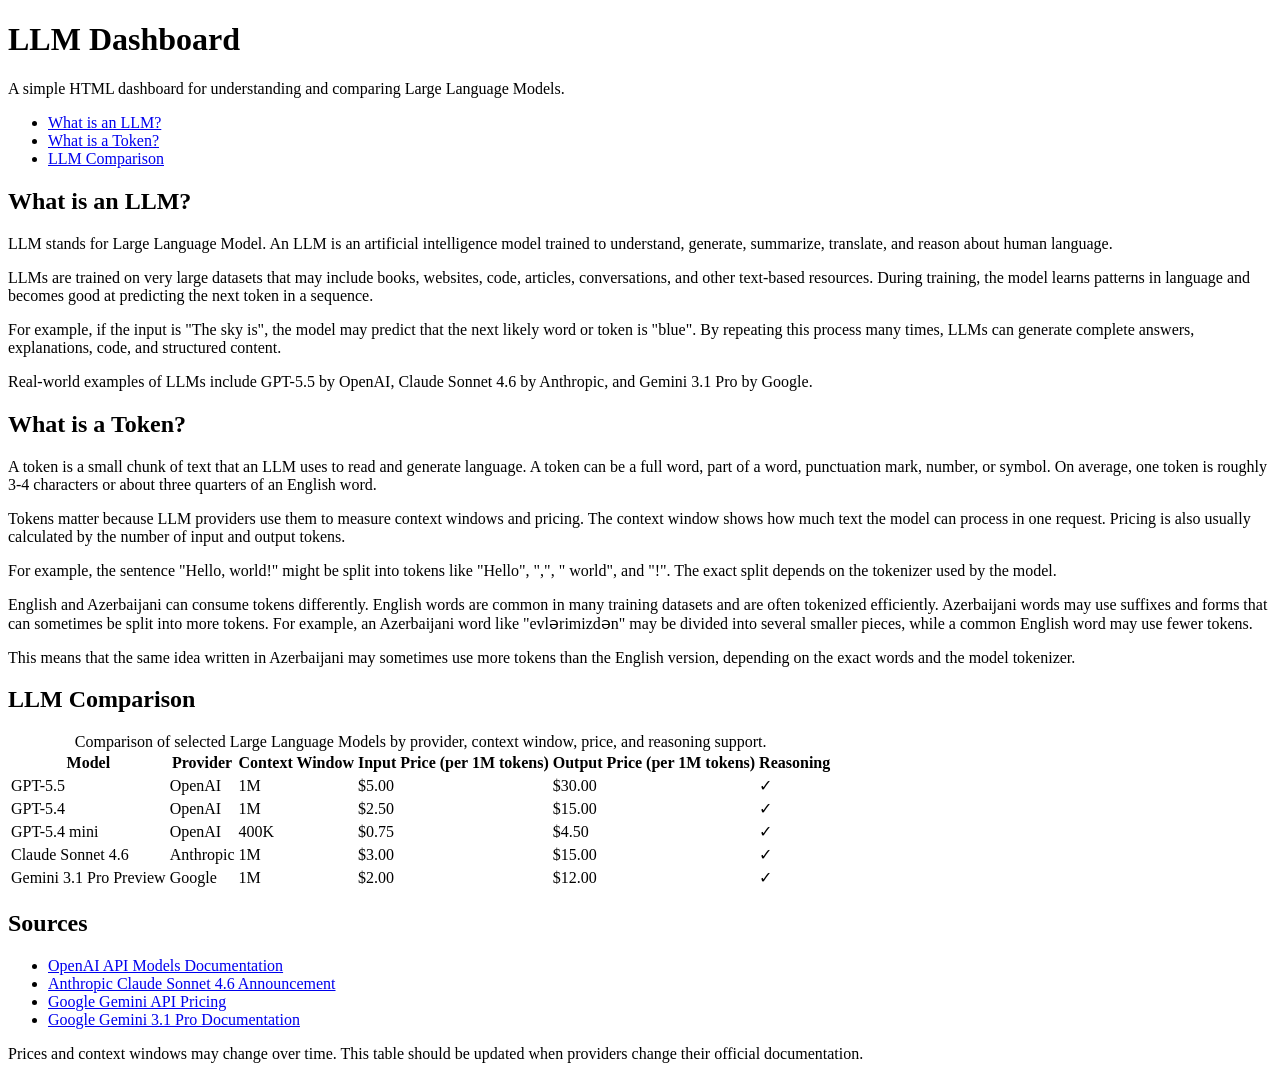
==== index.html @ 4f993fd7 "Lab Completed: LLM DashBoard 01" ====
<!DOCTYPE html>
<html lang="en">
<head>
  <meta charset="UTF-8">
  <meta name="viewport" content="width=device-width, initial-scale=1.0">
  <title>LLM Dashboard</title>
</head>
<body>

  <header>
    <h1>LLM Dashboard</h1>
    <p>A simple HTML dashboard for understanding and comparing Large Language Models.</p>
  </header>

  <nav>
    <ul>
      <li><a href="#what-is-llm">What is an LLM?</a></li>
      <li><a href="#what-is-token">What is a Token?</a></li>
      <li><a href="#comparison">LLM Comparison</a></li>
    </ul>
  </nav>

  <main>

    <section id="what-is-llm">
      <h2>What is an LLM?</h2>

      <p>
        LLM stands for Large Language Model. An LLM is an artificial intelligence model
        trained to understand, generate, summarize, translate, and reason about human language.
      </p>

      <p>
        LLMs are trained on very large datasets that may include books, websites, code,
        articles, conversations, and other text-based resources. During training, the model
        learns patterns in language and becomes good at predicting the next token in a sequence.
      </p>

      <p>
        For example, if the input is "The sky is", the model may predict that the next likely
        word or token is "blue". By repeating this process many times, LLMs can generate
        complete answers, explanations, code, and structured content.
      </p>

      <p>
        Real-world examples of LLMs include GPT-5.5 by OpenAI, Claude Sonnet 4.6 by Anthropic,
        and Gemini 3.1 Pro by Google.
      </p>
    </section>

    <section id="what-is-token">
      <h2>What is a Token?</h2>

      <p>
        A token is a small chunk of text that an LLM uses to read and generate language.
        A token can be a full word, part of a word, punctuation mark, number, or symbol.
        On average, one token is roughly 3-4 characters or about three quarters of an English word.
      </p>

      <p>
        Tokens matter because LLM providers use them to measure context windows and pricing.
        The context window shows how much text the model can process in one request.
        Pricing is also usually calculated by the number of input and output tokens.
      </p>

      <p>
        For example, the sentence "Hello, world!" might be split into tokens like
        "Hello", ",", " world", and "!". The exact split depends on the tokenizer used
        by the model.
      </p>

      <p>
        English and Azerbaijani can consume tokens differently. English words are common in
        many training datasets and are often tokenized efficiently. Azerbaijani words may use
        suffixes and forms that can sometimes be split into more tokens. For example, an
        Azerbaijani word like "evlərimizdən" may be divided into several smaller pieces,
        while a common English word may use fewer tokens.
      </p>

      <p>
        This means that the same idea written in Azerbaijani may sometimes use more tokens
        than the English version, depending on the exact words and the model tokenizer.
      </p>
    </section>

    <section id="comparison">
      <h2>LLM Comparison</h2>

      <table>
        <caption>
          Comparison of selected Large Language Models by provider, context window, price, and reasoning support.
        </caption>

        <thead>
          <tr>
            <th>Model</th>
            <th>Provider</th>
            <th>Context Window</th>
            <th>Input Price (per 1M tokens)</th>
            <th>Output Price (per 1M tokens)</th>
            <th>Reasoning</th>
          </tr>
        </thead>

        <tbody>
          <tr>
            <td>GPT-5.5</td>
            <td>OpenAI</td>
            <td>1M</td>
            <td>$5.00</td>
            <td>$30.00</td>
            <td>✓</td>
          </tr>

          <tr>
            <td>GPT-5.4</td>
            <td>OpenAI</td>
            <td>1M</td>
            <td>$2.50</td>
            <td>$15.00</td>
            <td>✓</td>
          </tr>

          <tr>
            <td>GPT-5.4 mini</td>
            <td>OpenAI</td>
            <td>400K</td>
            <td>$0.75</td>
            <td>$4.50</td>
            <td>✓</td>
          </tr>

          <tr>
            <td>Claude Sonnet 4.6</td>
            <td>Anthropic</td>
            <td>1M</td>
            <td>$3.00</td>
            <td>$15.00</td>
            <td>✓</td>
          </tr>

          <tr>
            <td>Gemini 3.1 Pro Preview</td>
            <td>Google</td>
            <td>1M</td>
            <td>$2.00</td>
            <td>$12.00</td>
            <td>✓</td>
          </tr>
        </tbody>
      </table>
    </section>

  </main>

  <footer>
    <h2>Sources</h2>

    <ul>
      <li>
        <a href="https://developers.openai.com/api/docs/models" target="_blank">
          OpenAI API Models Documentation
        </a>
      </li>
      <li>
        <a href="https://www.anthropic.com/news/claude-sonnet-4-6" target="_blank">
          Anthropic Claude Sonnet 4.6 Announcement
        </a>
      </li>
      <li>
        <a href="https://ai.google.dev/gemini-api/docs/pricing" target="_blank">
          Google Gemini API Pricing
        </a>
      </li>
      <li>
        <a href="https://docs.cloud.google.com/gemini-enterprise-agent-platform/models/gemini/3-1-pro" target="_blank">
          Google Gemini 3.1 Pro Documentation
        </a>
      </li>
    </ul>

    <p>
      Prices and context windows may change over time. This table should be updated when providers change their official documentation.
    </p>
  </footer>

</body>
</html>
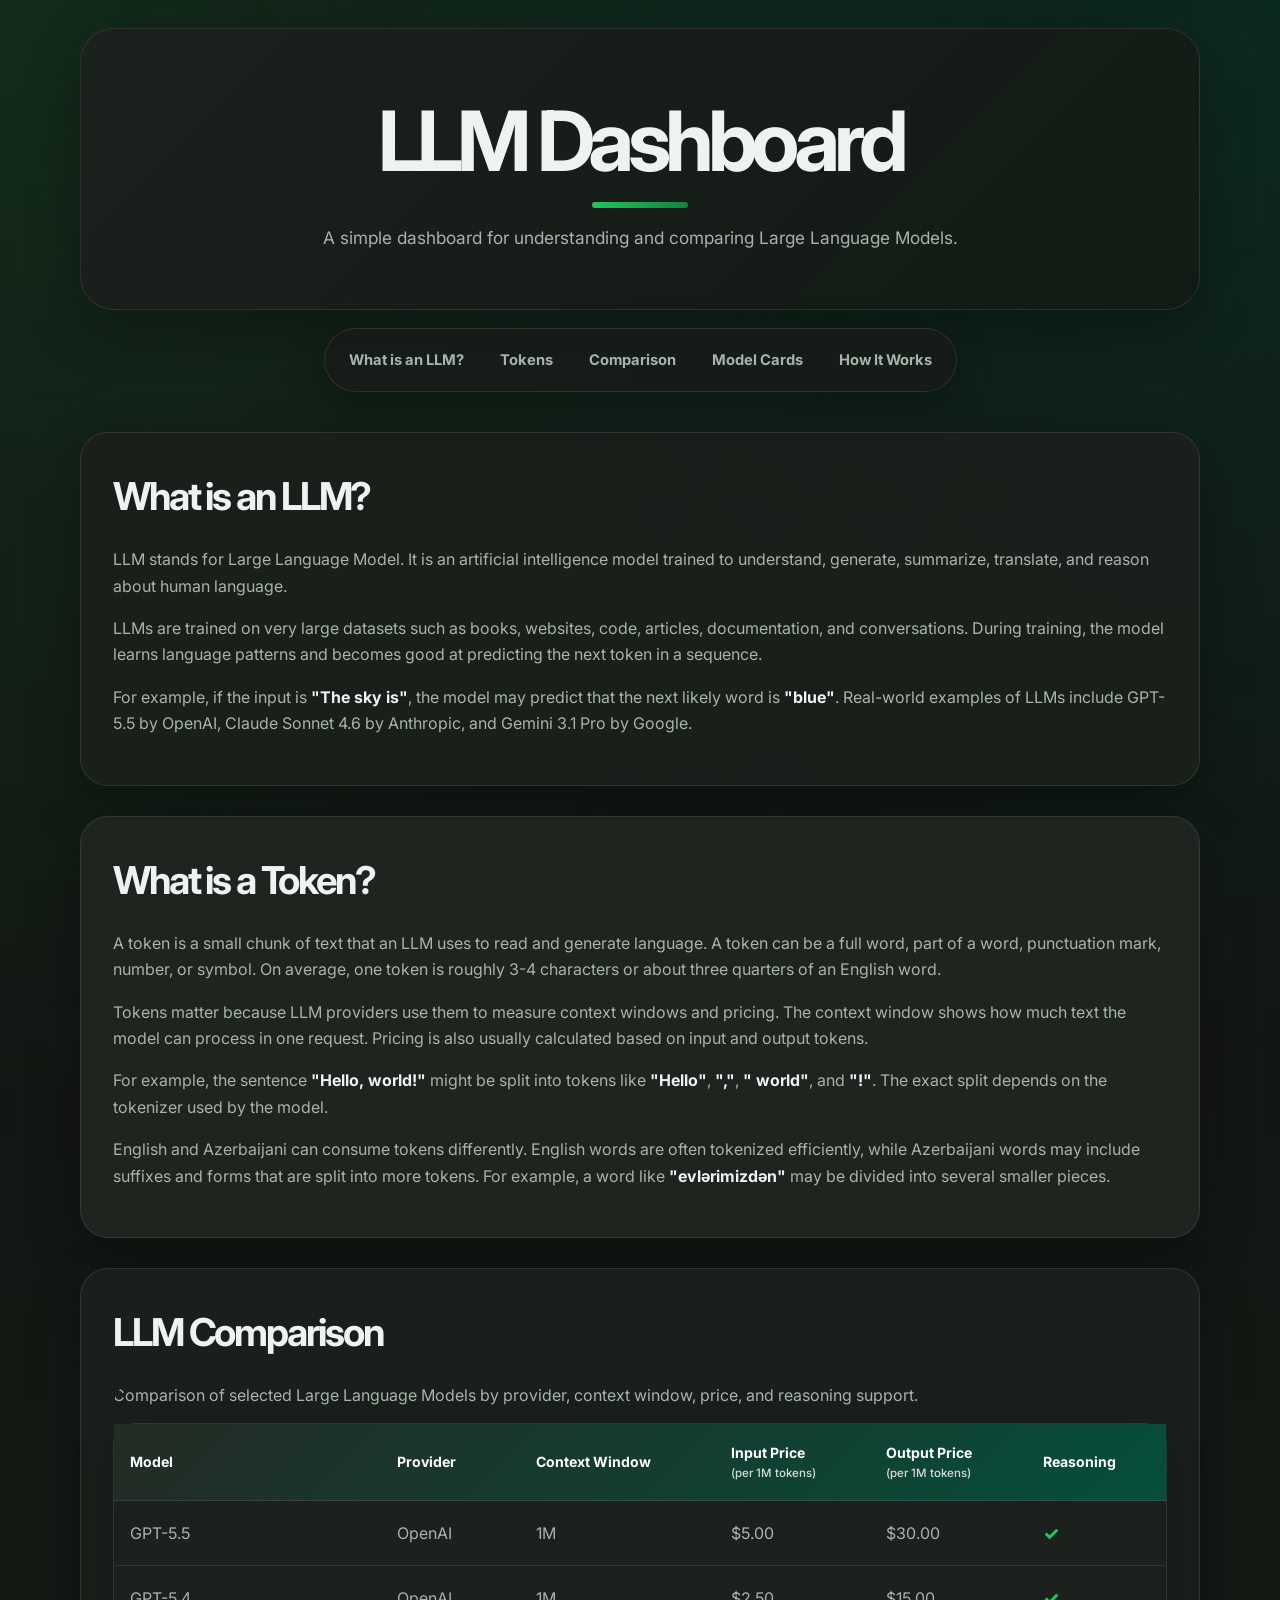
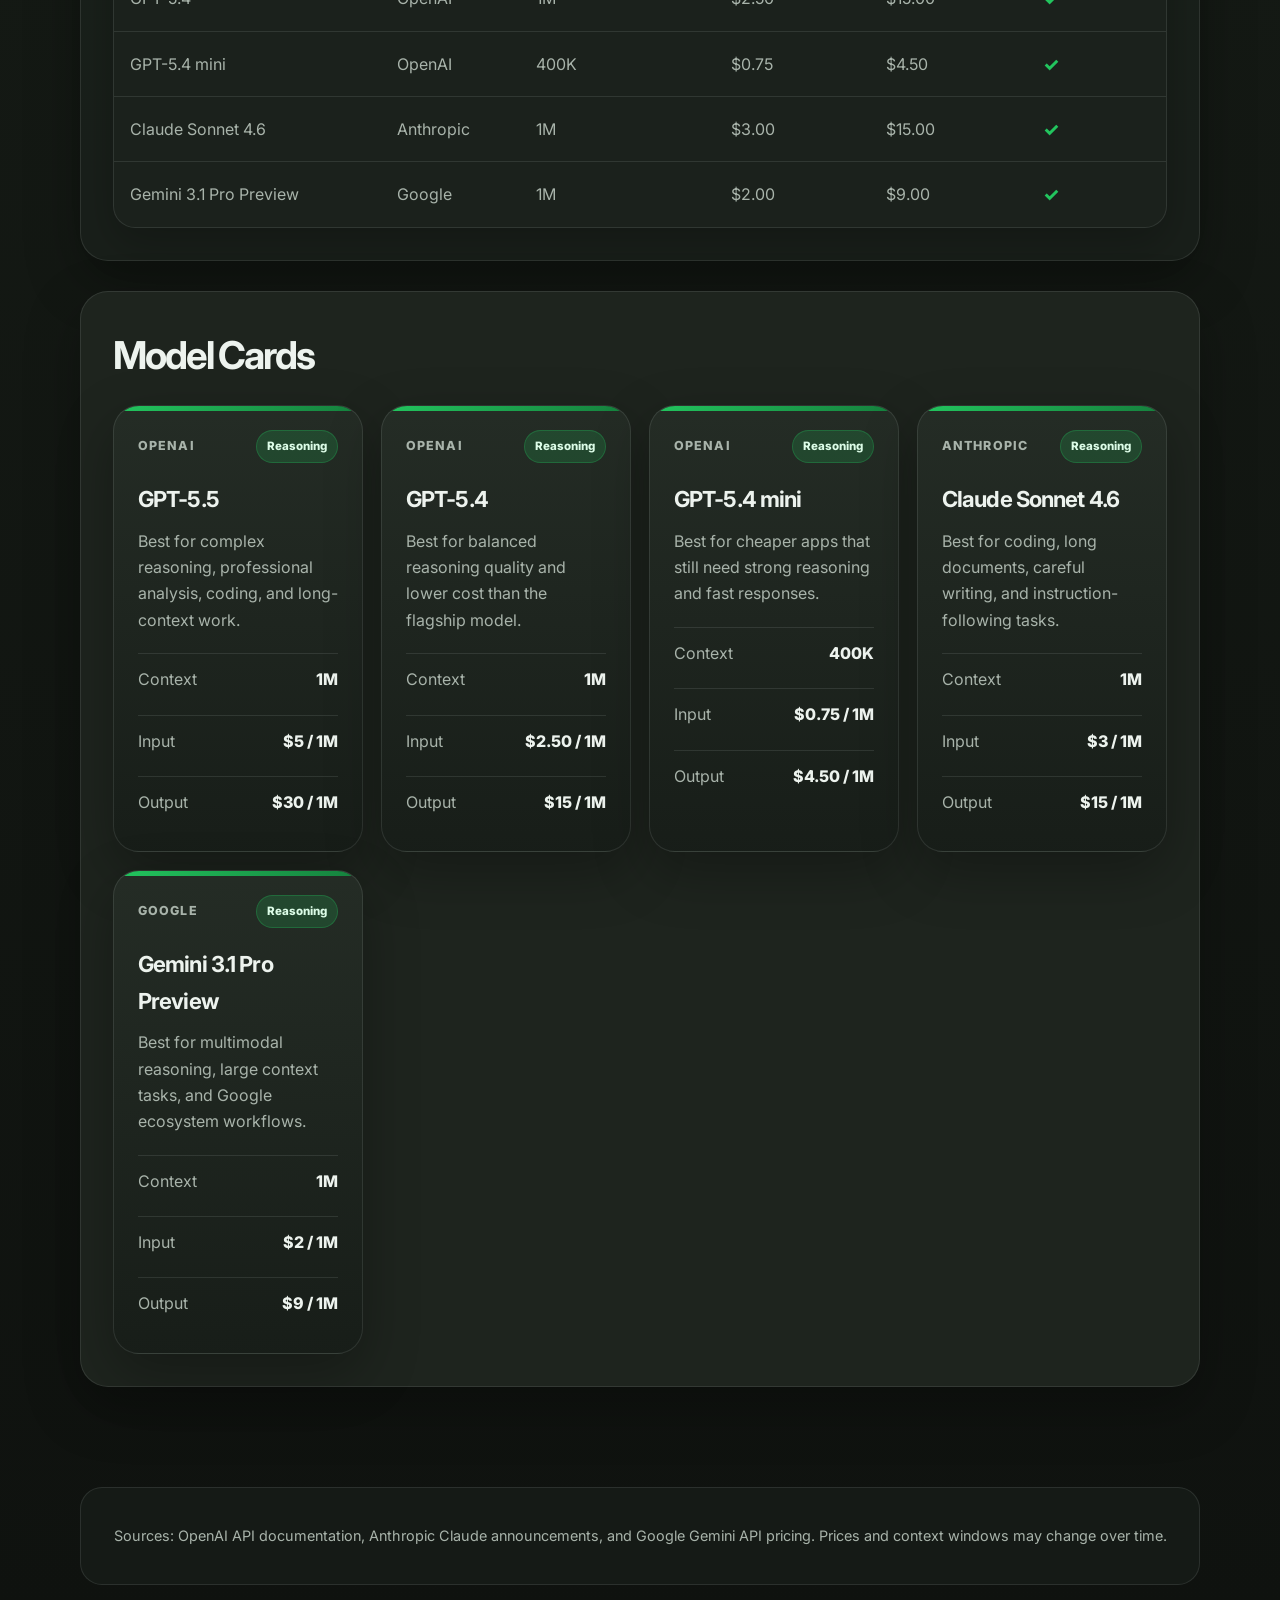
==== commit 1a128a8d: "Bonus Lab Completed" ====
--- a/index.html
+++ b/index.html
@@ -4,82 +4,62 @@
   <meta charset="UTF-8">
   <meta name="viewport" content="width=device-width, initial-scale=1.0">
   <title>LLM Dashboard</title>
+  <link rel="stylesheet" href="styles.css">
 </head>
 <body>
-
   <header>
     <h1>LLM Dashboard</h1>
-    <p>A simple HTML dashboard for understanding and comparing Large Language Models.</p>
+    <p>A simple dashboard for understanding and comparing Large Language Models.</p>
   </header>
 
   <nav>
-    <ul>
-      <li><a href="#what-is-llm">What is an LLM?</a></li>
-      <li><a href="#what-is-token">What is a Token?</a></li>
-      <li><a href="#comparison">LLM Comparison</a></li>
-    </ul>
+    <a href="#what-is-llm">What is an LLM?</a>
+    <a href="#what-is-token">Tokens</a>
+    <a href="#comparison">Comparison</a>
+    <a href="#model-cards">Model Cards</a>
+    <a href="how-it-works.html">How It Works</a>
   </nav>
 
   <main>
-
     <section id="what-is-llm">
       <h2>What is an LLM?</h2>
-
-      <p>
-        LLM stands for Large Language Model. An LLM is an artificial intelligence model
-        trained to understand, generate, summarize, translate, and reason about human language.
-      </p>
-
-      <p>
-        LLMs are trained on very large datasets that may include books, websites, code,
-        articles, conversations, and other text-based resources. During training, the model
-        learns patterns in language and becomes good at predicting the next token in a sequence.
-      </p>
-
-      <p>
-        For example, if the input is "The sky is", the model may predict that the next likely
-        word or token is "blue". By repeating this process many times, LLMs can generate
-        complete answers, explanations, code, and structured content.
-      </p>
-
-      <p>
-        Real-world examples of LLMs include GPT-5.5 by OpenAI, Claude Sonnet 4.6 by Anthropic,
-        and Gemini 3.1 Pro by Google.
+      <p>
+        LLM stands for Large Language Model. It is an artificial intelligence model trained to understand,
+        generate, summarize, translate, and reason about human language.
+      </p>
+      <p>
+        LLMs are trained on very large datasets such as books, websites, code, articles, documentation,
+        and conversations. During training, the model learns language patterns and becomes good at predicting
+        the next token in a sequence.
+      </p>
+      <p>
+        For example, if the input is <strong>"The sky is"</strong>, the model may predict that the next likely
+        word is <strong>"blue"</strong>. Real-world examples of LLMs include GPT-5.5 by OpenAI,
+        Claude Sonnet 4.6 by Anthropic, and Gemini 3.1 Pro by Google.
       </p>
     </section>
 
     <section id="what-is-token">
       <h2>What is a Token?</h2>
-
-      <p>
-        A token is a small chunk of text that an LLM uses to read and generate language.
-        A token can be a full word, part of a word, punctuation mark, number, or symbol.
-        On average, one token is roughly 3-4 characters or about three quarters of an English word.
-      </p>
-
-      <p>
-        Tokens matter because LLM providers use them to measure context windows and pricing.
-        The context window shows how much text the model can process in one request.
-        Pricing is also usually calculated by the number of input and output tokens.
-      </p>
-
-      <p>
-        For example, the sentence "Hello, world!" might be split into tokens like
-        "Hello", ",", " world", and "!". The exact split depends on the tokenizer used
-        by the model.
-      </p>
-
-      <p>
-        English and Azerbaijani can consume tokens differently. English words are common in
-        many training datasets and are often tokenized efficiently. Azerbaijani words may use
-        suffixes and forms that can sometimes be split into more tokens. For example, an
-        Azerbaijani word like "evlərimizdən" may be divided into several smaller pieces,
-        while a common English word may use fewer tokens.
-      </p>
-
-      <p>
-        This means that the same idea written in Azerbaijani may sometimes use more tokens
-        than the English version, depending on the exact words and the model tokenizer.
+      <p>
+        A token is a small chunk of text that an LLM uses to read and generate language. A token can be a full
+        word, part of a word, punctuation mark, number, or symbol. On average, one token is roughly 3-4 characters
+        or about three quarters of an English word.
+      </p>
+      <p>
+        Tokens matter because LLM providers use them to measure context windows and pricing. The context window
+        shows how much text the model can process in one request. Pricing is also usually calculated based on
+        input and output tokens.
+      </p>
+      <p>
+        For example, the sentence <strong>"Hello, world!"</strong> might be split into tokens like
+        <strong>"Hello"</strong>, <strong>","</strong>, <strong>" world"</strong>, and <strong>"!"</strong>.
+        The exact split depends on the tokenizer used by the model.
+      </p>
+      <p>
+        English and Azerbaijani can consume tokens differently. English words are often tokenized efficiently,
+        while Azerbaijani words may include suffixes and forms that are split into more tokens. For example,
+        a word like <strong>"evlərimizdən"</strong> may be divided into several smaller pieces.
       </p>
     </section>
 
@@ -96,8 +76,8 @@
             <th>Model</th>
             <th>Provider</th>
             <th>Context Window</th>
-            <th>Input Price (per 1M tokens)</th>
-            <th>Output Price (per 1M tokens)</th>
+            <th>Input Price <span>(per 1M tokens)</span></th>
+            <th>Output Price <span>(per 1M tokens)</span></th>
             <th>Reasoning</th>
           </tr>
         </thead>
@@ -109,80 +89,126 @@
             <td>1M</td>
             <td>$5.00</td>
             <td>$30.00</td>
-            <td>✓</td>
-          </tr>
-
+            <td class="reasoning-symbol reasoning-yes-symbol">✓</td>
+          </tr>
           <tr>
             <td>GPT-5.4</td>
             <td>OpenAI</td>
             <td>1M</td>
             <td>$2.50</td>
             <td>$15.00</td>
-            <td>✓</td>
-          </tr>
-
+            <td class="reasoning-symbol reasoning-yes-symbol">✓</td>
+          </tr>
           <tr>
             <td>GPT-5.4 mini</td>
             <td>OpenAI</td>
             <td>400K</td>
             <td>$0.75</td>
             <td>$4.50</td>
-            <td>✓</td>
-          </tr>
-
+            <td class="reasoning-symbol reasoning-yes-symbol">✓</td>
+          </tr>
           <tr>
             <td>Claude Sonnet 4.6</td>
             <td>Anthropic</td>
             <td>1M</td>
             <td>$3.00</td>
             <td>$15.00</td>
-            <td>✓</td>
-          </tr>
-
+            <td class="reasoning-symbol reasoning-yes-symbol">✓</td>
+          </tr>
           <tr>
             <td>Gemini 3.1 Pro Preview</td>
             <td>Google</td>
             <td>1M</td>
             <td>$2.00</td>
-            <td>$12.00</td>
-            <td>✓</td>
+            <td>$9.00</td>
+            <td class="reasoning-symbol reasoning-yes-symbol">✓</td>
           </tr>
         </tbody>
       </table>
     </section>
 
+    <section id="model-cards">
+      <h2>Model Cards</h2>
+
+      <div class="cards-grid">
+        <div class="card">
+          <div class="card-header">
+            <span class="card-provider">OpenAI</span>
+            <span class="card-reasoning reasoning-yes">Reasoning</span>
+          </div>
+          <h3 class="card-name">GPT-5.5</h3>
+          <p class="card-tagline">Best for complex reasoning, professional analysis, coding, and long-context work.</p>
+          <ul class="card-specs">
+            <li><span class="spec-label">Context</span><span class="spec-value">1M</span></li>
+            <li><span class="spec-label">Input</span><span class="spec-value">$5 / 1M</span></li>
+            <li><span class="spec-label">Output</span><span class="spec-value">$30 / 1M</span></li>
+          </ul>
+        </div>
+
+        <div class="card">
+          <div class="card-header">
+            <span class="card-provider">OpenAI</span>
+            <span class="card-reasoning reasoning-yes">Reasoning</span>
+          </div>
+          <h3 class="card-name">GPT-5.4</h3>
+          <p class="card-tagline">Best for balanced reasoning quality and lower cost than the flagship model.</p>
+          <ul class="card-specs">
+            <li><span class="spec-label">Context</span><span class="spec-value">1M</span></li>
+            <li><span class="spec-label">Input</span><span class="spec-value">$2.50 / 1M</span></li>
+            <li><span class="spec-label">Output</span><span class="spec-value">$15 / 1M</span></li>
+          </ul>
+        </div>
+
+        <div class="card">
+          <div class="card-header">
+            <span class="card-provider">OpenAI</span>
+            <span class="card-reasoning reasoning-yes">Reasoning</span>
+          </div>
+          <h3 class="card-name">GPT-5.4 mini</h3>
+          <p class="card-tagline">Best for cheaper apps that still need strong reasoning and fast responses.</p>
+          <ul class="card-specs">
+            <li><span class="spec-label">Context</span><span class="spec-value">400K</span></li>
+            <li><span class="spec-label">Input</span><span class="spec-value">$0.75 / 1M</span></li>
+            <li><span class="spec-label">Output</span><span class="spec-value">$4.50 / 1M</span></li>
+          </ul>
+        </div>
+
+        <div class="card">
+          <div class="card-header">
+            <span class="card-provider">Anthropic</span>
+            <span class="card-reasoning reasoning-yes">Reasoning</span>
+          </div>
+          <h3 class="card-name">Claude Sonnet 4.6</h3>
+          <p class="card-tagline">Best for coding, long documents, careful writing, and instruction-following tasks.</p>
+          <ul class="card-specs">
+            <li><span class="spec-label">Context</span><span class="spec-value">1M</span></li>
+            <li><span class="spec-label">Input</span><span class="spec-value">$3 / 1M</span></li>
+            <li><span class="spec-label">Output</span><span class="spec-value">$15 / 1M</span></li>
+          </ul>
+        </div>
+
+        <div class="card">
+          <div class="card-header">
+            <span class="card-provider">Google</span>
+            <span class="card-reasoning reasoning-yes">Reasoning</span>
+          </div>
+          <h3 class="card-name">Gemini 3.1 Pro Preview</h3>
+          <p class="card-tagline">Best for multimodal reasoning, large context tasks, and Google ecosystem workflows.</p>
+          <ul class="card-specs">
+            <li><span class="spec-label">Context</span><span class="spec-value">1M</span></li>
+            <li><span class="spec-label">Input</span><span class="spec-value">$2 / 1M</span></li>
+            <li><span class="spec-label">Output</span><span class="spec-value">$9 / 1M</span></li>
+          </ul>
+        </div>
+      </div>
+    </section>
   </main>
 
   <footer>
-    <h2>Sources</h2>
-
-    <ul>
-      <li>
-        <a href="https://developers.openai.com/api/docs/models" target="_blank">
-          OpenAI API Models Documentation
-        </a>
-      </li>
-      <li>
-        <a href="https://www.anthropic.com/news/claude-sonnet-4-6" target="_blank">
-          Anthropic Claude Sonnet 4.6 Announcement
-        </a>
-      </li>
-      <li>
-        <a href="https://ai.google.dev/gemini-api/docs/pricing" target="_blank">
-          Google Gemini API Pricing
-        </a>
-      </li>
-      <li>
-        <a href="https://docs.cloud.google.com/gemini-enterprise-agent-platform/models/gemini/3-1-pro" target="_blank">
-          Google Gemini 3.1 Pro Documentation
-        </a>
-      </li>
-    </ul>
-
     <p>
-      Prices and context windows may change over time. This table should be updated when providers change their official documentation.
+      Sources: OpenAI API documentation, Anthropic Claude announcements, and Google Gemini API pricing.
+      Prices and context windows may change over time.
     </p>
   </footer>
-
 </body>
 </html>
--- a/styles.css
+++ b/styles.css
@@ -0,0 +1,483 @@
+@import url("https://fonts.googleapis.com/css2?family=Inter:wght@400;500;600;700;800&display=swap");
+
+:root {
+  --bg-main: #111411;
+  --bg-soft: #171c18;
+  --bg-muted: #202720;
+
+  --surface: #1b211c;
+  --surface-light: #252d26;
+  --surface-hover: #2d362e;
+
+  --text-main: #edf3ee;
+  --text-muted: #a8b3aa;
+
+  --border-soft: rgba(237, 243, 238, 0.1);
+
+  --green: #22c55e;
+  --green-dark: #15803d;
+  --green-deep: #064e3b;
+  --green-soft: rgba(34, 197, 94, 0.14);
+
+  --red: #ef4444;
+
+  --shadow-soft: 0 20px 55px rgba(0, 0, 0, 0.28);
+  --shadow-green: 0 20px 60px rgba(34, 197, 94, 0.1);
+}
+
+* {
+  box-sizing: border-box;
+}
+
+html {
+  scroll-behavior: smooth;
+}
+
+body {
+  margin: 0;
+  min-height: 100vh;
+  font-family: "Inter", Arial, sans-serif;
+  color: var(--text-main);
+  line-height: 1.65;
+  background:
+    radial-gradient(circle at top left, rgba(34, 197, 94, 0.14), transparent 32%),
+    radial-gradient(circle at top right, rgba(6, 78, 59, 0.38), transparent 30%),
+    linear-gradient(180deg, #101310 0%, #141914 48%, #0f120f 100%);
+}
+
+header {
+  width: min(1120px, calc(100% - 32px));
+  margin: 28px auto 0;
+  padding: 72px 32px 56px;
+  text-align: center;
+  border: 1px solid var(--border-soft);
+  border-radius: 34px;
+  background:
+    linear-gradient(135deg, rgba(27, 33, 28, 0.96), rgba(18, 26, 20, 0.94)),
+    var(--bg-soft);
+  box-shadow: var(--shadow-soft);
+}
+
+header h1 {
+  margin: 0 0 16px;
+  font-size: clamp(2.4rem, 7vw, 5.2rem);
+  line-height: 0.95;
+  letter-spacing: -0.075em;
+  color: var(--text-main);
+}
+
+header h1::after {
+  content: "";
+  display: block;
+  width: 96px;
+  height: 6px;
+  margin: 22px auto 0;
+  border-radius: 999px;
+  background: linear-gradient(90deg, var(--green), var(--green-dark));
+}
+
+header p {
+  max-width: 680px;
+  margin: 0 auto;
+  color: var(--text-muted);
+  font-size: 1.08rem;
+}
+
+nav {
+  position: sticky;
+  top: 14px;
+  z-index: 10;
+  width: fit-content;
+  max-width: calc(100% - 32px);
+  margin: 18px auto 0;
+  display: flex;
+  justify-content: center;
+  flex-wrap: wrap;
+  gap: 8px;
+  padding: 10px;
+  border: 1px solid var(--border-soft);
+  border-radius: 999px;
+  background-color: rgba(23, 28, 24, 0.88);
+  box-shadow: 0 12px 38px rgba(0, 0, 0, 0.28);
+  backdrop-filter: blur(14px);
+}
+
+nav a {
+  color: var(--text-muted);
+  text-decoration: none;
+  font-size: 0.92rem;
+  font-weight: 700;
+  padding: 9px 14px;
+  border-radius: 999px;
+  transition: all 0.2s ease;
+}
+
+nav a:hover {
+  color: #ffffff;
+  background-color: var(--green-dark);
+  transform: translateY(-1px);
+}
+
+main {
+  width: min(1120px, calc(100% - 32px));
+  margin: 0 auto;
+  padding: 40px 0 70px;
+}
+
+section {
+  margin-bottom: 30px;
+  padding: 32px;
+  border: 1px solid var(--border-soft);
+  border-radius: 28px;
+  background-color: rgba(27, 33, 28, 0.92);
+  box-shadow: var(--shadow-soft);
+}
+
+section:nth-child(even) {
+  background-color: rgba(32, 39, 32, 0.92);
+}
+
+section h2 {
+  margin: 0 0 18px;
+  font-size: clamp(1.7rem, 3vw, 2.4rem);
+  letter-spacing: -0.055em;
+  color: var(--text-main);
+}
+
+section p {
+  color: var(--text-muted);
+}
+
+strong {
+  color: var(--text-main);
+}
+
+table {
+  width: 100%;
+  border-spacing: 0;
+  border-collapse: separate;
+  overflow: hidden;
+  border: 1px solid var(--border-soft);
+  border-radius: 22px;
+  background-color: var(--surface);
+  box-shadow: 0 16px 40px rgba(0, 0, 0, 0.22);
+}
+
+caption {
+  caption-side: top;
+  margin-bottom: 14px;
+  color: var(--text-muted);
+  text-align: left;
+}
+
+thead {
+  background: linear-gradient(135deg, #232b24, var(--green-deep));
+}
+
+th,
+td {
+  padding: 17px 16px;
+  text-align: left;
+  border-bottom: 1px solid var(--border-soft);
+}
+
+th {
+  color: #ffffff;
+  font-size: 0.88rem;
+}
+
+th span {
+  display: block;
+  font-size: 0.72rem;
+  font-weight: 500;
+  opacity: 0.82;
+}
+
+td {
+  color: var(--text-muted);
+}
+
+tbody tr {
+  transition: background-color 0.2s ease;
+}
+
+tbody tr:hover {
+  background-color: var(--green-soft);
+}
+
+tbody tr:last-child td {
+  border-bottom: none;
+}
+
+.reasoning-symbol {
+  font-weight: 800;
+  font-size: 1.15rem;
+}
+
+.reasoning-yes-symbol {
+  color: var(--green);
+}
+
+.reasoning-no-symbol {
+  color: var(--red);
+}
+
+.cards-grid {
+  display: grid;
+  grid-template-columns: repeat(auto-fit, minmax(230px, 1fr));
+  gap: 18px;
+}
+
+.card {
+  position: relative;
+  overflow: hidden;
+  padding: 24px;
+  border: 1px solid var(--border-soft);
+  border-radius: 26px;
+  background:
+    linear-gradient(180deg, rgba(37, 45, 38, 0.98), rgba(24, 30, 25, 0.98));
+  box-shadow: var(--shadow-soft);
+  transition: transform 0.25s ease, box-shadow 0.25s ease, border-color 0.25s ease;
+}
+
+.card::before {
+  content: "";
+  position: absolute;
+  inset: 0 0 auto;
+  height: 5px;
+  background: linear-gradient(90deg, var(--green), var(--green-dark));
+}
+
+.card:hover {
+  transform: translateY(-7px);
+  border-color: rgba(34, 197, 94, 0.36);
+  box-shadow: var(--shadow-green);
+}
+
+.card-header {
+  display: flex;
+  align-items: center;
+  justify-content: space-between;
+  gap: 12px;
+  margin-bottom: 18px;
+}
+
+.card-provider {
+  color: var(--text-muted);
+  font-size: 0.78rem;
+  font-weight: 800;
+  text-transform: uppercase;
+  letter-spacing: 0.09em;
+}
+
+.card-reasoning {
+  padding: 6px 10px;
+  border-radius: 999px;
+  font-size: 0.72rem;
+  font-weight: 800;
+}
+
+.reasoning-yes {
+  color: #dcfce7;
+  background-color: rgba(34, 197, 94, 0.18);
+  border: 1px solid rgba(34, 197, 94, 0.28);
+}
+
+.reasoning-no {
+  color: #fee2e2;
+  background-color: rgba(239, 68, 68, 0.16);
+  border: 1px solid rgba(239, 68, 68, 0.28);
+}
+
+.card-name {
+  margin: 0 0 10px;
+  font-size: 1.38rem;
+  letter-spacing: -0.04em;
+  color: var(--text-main);
+}
+
+.card-tagline {
+  min-height: 78px;
+  margin: 0 0 20px;
+  color: var(--text-muted);
+}
+
+.card-specs {
+  display: grid;
+  gap: 10px;
+  padding: 0;
+  margin: 0;
+  list-style: none;
+}
+
+.card-specs li {
+  display: flex;
+  align-items: center;
+  justify-content: space-between;
+  gap: 12px;
+  padding: 12px 0;
+  border-top: 1px solid var(--border-soft);
+}
+
+.spec-label {
+  color: var(--text-muted);
+}
+
+.spec-value {
+  color: var(--text-main);
+  font-weight: 800;
+}
+
+.timeline {
+  position: relative;
+  display: grid;
+  gap: 18px;
+  padding: 0;
+  margin: 28px 0 0;
+  list-style: none;
+}
+
+.timeline::before {
+  content: "";
+  position: absolute;
+  left: 24px;
+  top: 18px;
+  bottom: 18px;
+  width: 3px;
+  border-radius: 999px;
+  background: linear-gradient(180deg, var(--green), var(--green-dark));
+}
+
+.timeline-step {
+  position: relative;
+  display: flex;
+  gap: 22px;
+  opacity: 0;
+  animation: fadeInUp 0.7s ease forwards;
+}
+
+.timeline-step:nth-child(1) {
+  animation-delay: 0.1s;
+}
+
+.timeline-step:nth-child(2) {
+  animation-delay: 0.2s;
+}
+
+.timeline-step:nth-child(3) {
+  animation-delay: 0.3s;
+}
+
+.timeline-step:nth-child(4) {
+  animation-delay: 0.4s;
+}
+
+.timeline-step:nth-child(5) {
+  animation-delay: 0.5s;
+}
+
+.timeline-step:nth-child(6) {
+  animation-delay: 0.6s;
+}
+
+.step-marker {
+  position: relative;
+  z-index: 2;
+  flex: 0 0 50px;
+  width: 50px;
+  height: 50px;
+  display: grid;
+  place-items: center;
+  border-radius: 18px;
+  background: linear-gradient(135deg, var(--green), var(--green-dark));
+  color: white;
+  font-weight: 800;
+  box-shadow: 0 0 0 8px var(--bg-main);
+}
+
+.step-content {
+  width: 100%;
+  padding: 20px 22px;
+  border: 1px solid var(--border-soft);
+  border-radius: 22px;
+  background-color: var(--surface);
+  box-shadow: 0 12px 34px rgba(0, 0, 0, 0.22);
+}
+
+.step-content h3 {
+  margin: 0 0 8px;
+  letter-spacing: -0.03em;
+  color: var(--text-main);
+}
+
+.step-content p {
+  margin: 0;
+}
+
+footer {
+  width: min(1120px, calc(100% - 32px));
+  margin: 0 auto 28px;
+  padding: 22px;
+  border: 1px solid var(--border-soft);
+  border-radius: 22px;
+  background-color: rgba(23, 28, 24, 0.9);
+  color: var(--text-muted);
+  text-align: center;
+  font-size: 0.9rem;
+}
+
+@keyframes fadeInUp {
+  from {
+    opacity: 0;
+    transform: translateY(18px);
+  }
+
+  to {
+    opacity: 1;
+    transform: translateY(0);
+  }
+}
+
+@media (max-width: 720px) {
+  header {
+    padding: 54px 22px 42px;
+    border-radius: 28px;
+  }
+
+  nav {
+    border-radius: 24px;
+  }
+
+  section {
+    padding: 22px;
+  }
+
+  table {
+    display: block;
+    overflow-x: auto;
+    white-space: nowrap;
+  }
+
+  .card-tagline {
+    min-height: auto;
+  }
+
+  .timeline::before {
+    left: 20px;
+  }
+
+  .timeline-step {
+    gap: 16px;
+  }
+
+  .step-marker {
+    flex-basis: 42px;
+    width: 42px;
+    height: 42px;
+    border-radius: 14px;
+  }
+
+  .step-content {
+    padding: 18px;
+  }
+}
